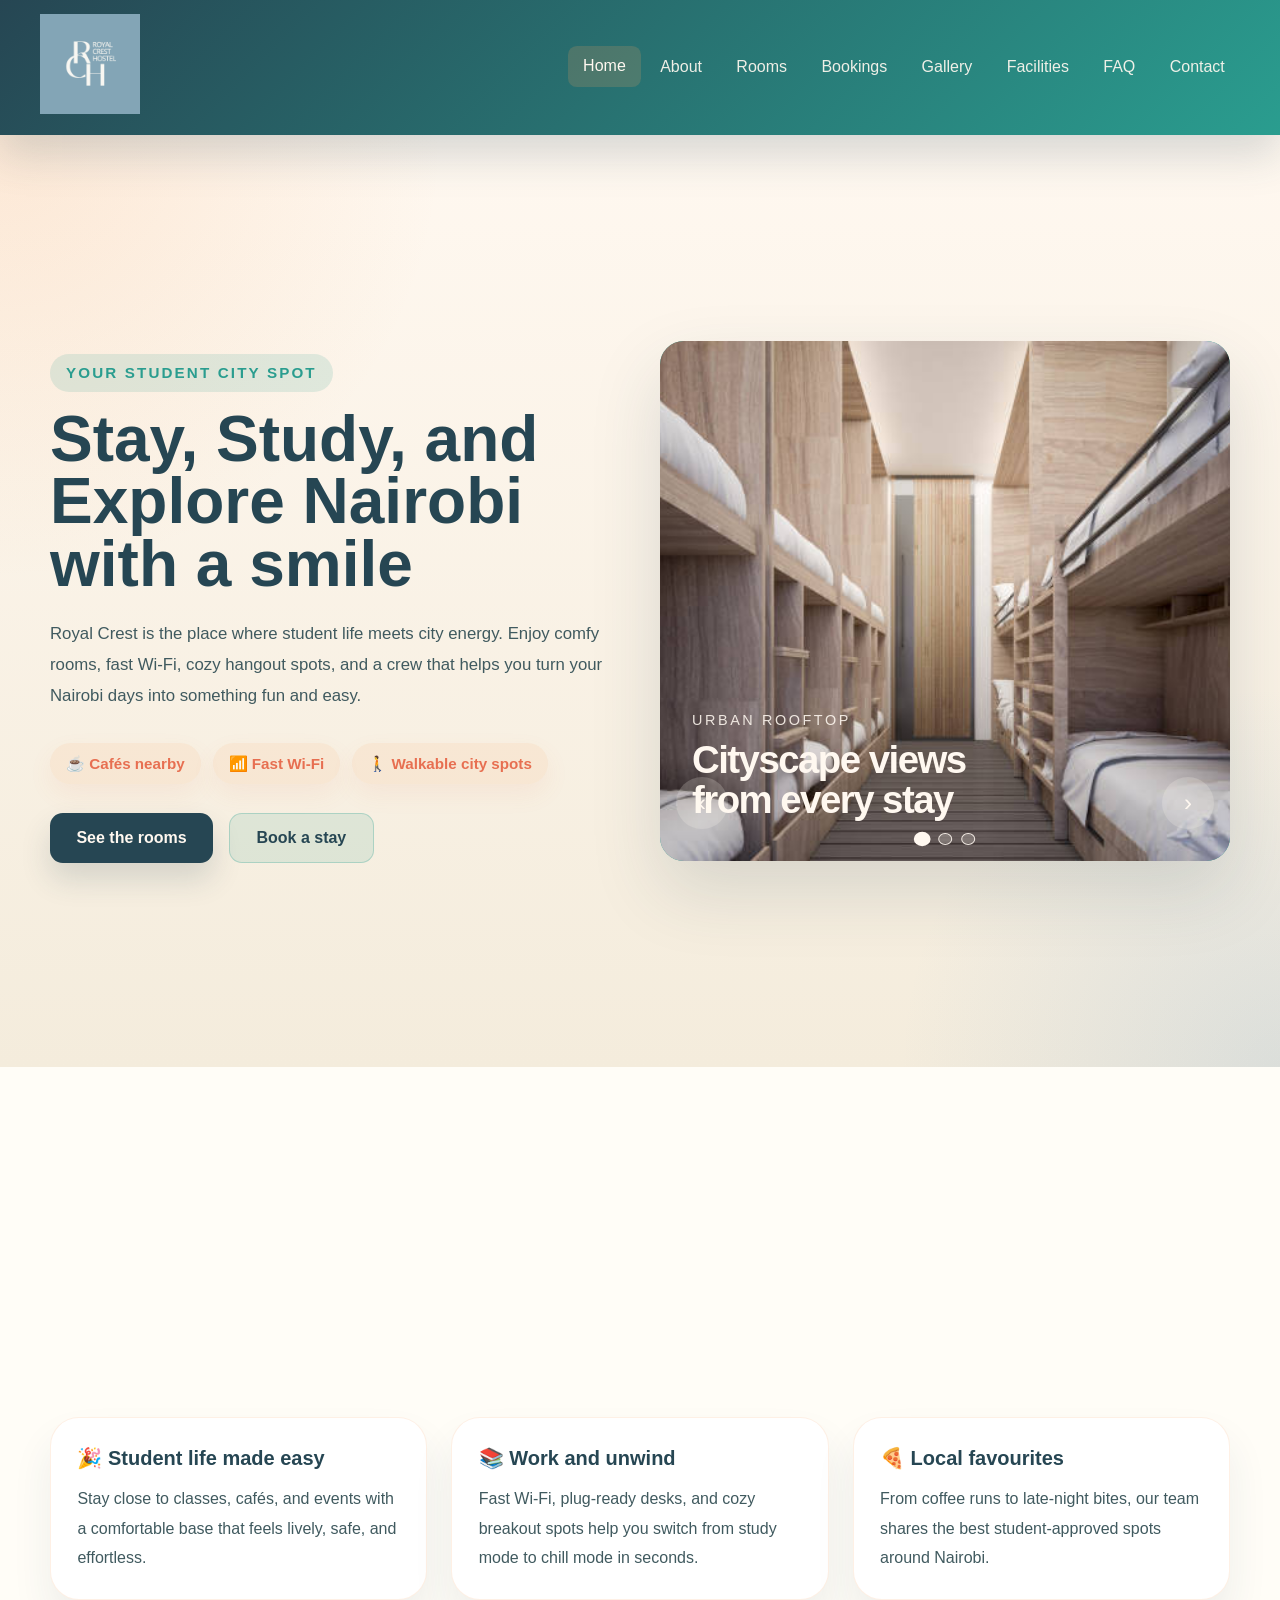
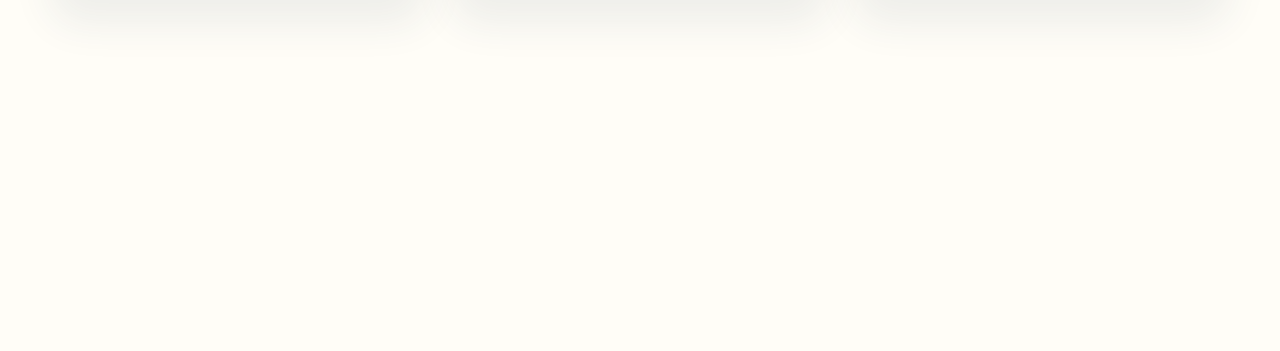
==== index.html @ cb3f3717 "booking 1   commit" ====
<!DOCTYPE html>
<html lang="en">
<head>
    <meta charset="UTF-8">
    <meta name="viewport" content="width=device-width, initial-scale=1.0">
    <title>Royal Crest Hostel | Fun Nairobi Stays</title>
    <link rel="stylesheet" href="styles.css">
</head>
<body>
    <nav class="navbar navbar-expand-lg bg-body-tertiary">
  <div class="container-fluid">
    <a class="navbar-brand" href="#"> <img src="Images/logo.png" alt="logo" width="100" height="100"></a>
    <button class="navbar-toggler" type="button" data-bs-toggle="collapse" data-bs-target="#navbarScroll" aria-controls="navbarScroll" aria-expanded="false" aria-label="Toggle navigation">
      <span class="navbar-toggler-icon"></span>
    </button>
    <div class="collapse navbar-collapse" id="navbarScroll">
      <ul class="navbar-nav me-auto my-2 my-lg-0 navbar-nav-scroll" style="--bs-scroll-height: 100px;">
        <li class="nav-item">
          <a class="nav-link active" aria-current="page" href="#">Home</a>
        </li>
        <li class="nav-item">
          <a class="nav-link" href="about.html">About</a>
        </li>
        <li class="nav-item">
          <a class="nav-link" href="rooms.html">Rooms</a>
        </li>
        <li class="nav-item">
          <a class="nav-link" href="bookings.html">Bookings</a>
        </li>
        <li class="nav-item">
          <a class="nav-link" href="#gallery">Gallery</a>
        </li>
        <li class="nav-item">
          <a class="nav-link" href="facilities.html">Facilities</a>
        </li>
        <li class="nav-item">
          <a class="nav-link" href="#faq">FAQ</a>
        </li>
        <li class="nav-item">
          <a class="nav-link" href="contact.html">Contact</a>
        </li>
      </ul>
    </div>
  </div>
</nav>

<section id="hero" class="hero fun-hero">
  <div class="hero-inner">
    <div class="hero-content">
      <p class="hero-tag">Your Student City Spot</p>
      <h1 class="hero-title">Stay, Study, and Explore Nairobi with a smile</h1>
      <p class="hero-text">Royal Crest is the place where student life meets city energy. Enjoy comfy rooms, fast Wi-Fi, cozy hangout spots, and a crew that helps you turn your Nairobi days into something fun and easy.</p>
      <div class="hero-quickstats">
        <span class="stat-pill">☕ Cafés nearby</span>
        <span class="stat-pill">📶 Fast Wi-Fi</span>
        <span class="stat-pill">🚶 Walkable city spots</span>
      </div>
      <div class="hero-actions">
        <a class="hero-btn primary" href="rooms.html">See the rooms</a>
        <a class="hero-btn secondary" href="#contact">Book a stay</a>
      </div>
    </div>

    <div class="hero-carousel" aria-label="Featured stays carousel">
      <div class="carousel-slides">
        <div class="carousel-slide active slide-1">
          <img class="carousel-image" src="Images/istockphoto-1000073424-612x612.jpg" alt="Urban rooftop stay">
          <div class="slide-copy">
            <span>Urban Rooftop</span>
            <h2>Cityscape views from every stay</h2>
          </div>
        </div>
        <div class="carousel-slide slide-2">
          <img class="carousel-image" src="Images/istockphoto-1770596613-612x612.jpg" alt="Modern guest room">
          <div class="slide-copy">
            <span>Modern Rooms</span>
            <h2>Designed for comfort and calm</h2>
          </div>
        </div>
        <div class="carousel-slide slide-3">
          <img class="carousel-image" src="Images/istockphoto-1459288009-612x612.jpg" alt="Relaxing lounge area">
          <div class="slide-copy">
            <span>Relaxing Lounge</span>
            <h2>Your Nairobi escape begins here</h2>
          </div>
        </div>
      </div>

      <div class="carousel-controls">
        <button class="carousel-control prev" type="button" aria-label="Previous slide">‹</button>
        <button class="carousel-control next" type="button" aria-label="Next slide">›</button>
      </div>

      <div class="carousel-indicators">
        <button class="indicator active" data-slide="0" aria-label="Slide 1"></button>
        <button class="indicator" data-slide="1" aria-label="Slide 2"></button>
        <button class="indicator" data-slide="2" aria-label="Slide 3"></button>
      </div>
    </div>
  </div>
</section>

<section class="hero" style="padding: 2.5rem 1.5rem; background: #fffdf7;">
  <div class="hero-inner" style="grid-template-columns: repeat(3, minmax(0, 1fr)); gap: 1.5rem;">
    <div class="fun-card">
      <h3>🎉 Student life made easy</h3>
      <p>Stay close to classes, cafés, and events with a comfortable base that feels lively, safe, and effortless.</p>
    </div>
    <div class="fun-card">
      <h3>📚 Work and unwind</h3>
      <p>Fast Wi-Fi, plug-ready desks, and cozy breakout spots help you switch from study mode to chill mode in seconds.</p>
    </div>
    <div class="fun-card">
      <h3>🍕 Local favourites</h3>
      <p>From coffee runs to late-night bites, our team shares the best student-approved spots around Nairobi.</p>
    </div>
  </div>
</section>

<script>
  const slides = document.querySelectorAll('.carousel-slide');
  const indicators = document.querySelectorAll('.indicator');
  const prevButton = document.querySelector('.carousel-control.prev');
  const nextButton = document.querySelector('.carousel-control.next');
  let currentSlide = 0;
  let carouselTimer;

  function updateCarousel(index) {
    currentSlide = (index + slides.length) % slides.length;
    slides.forEach((slide, idx) => {
      slide.classList.toggle('active', idx === currentSlide);
    });
    indicators.forEach((dot, idx) => {
      dot.classList.toggle('active', idx === currentSlide);
    });
  }

  function nextSlide() {
    updateCarousel(currentSlide + 1);
  }

  function prevSlide() {
    updateCarousel(currentSlide - 1);
  }

  function startCarousel() {
    carouselTimer = setInterval(nextSlide, 5200);
  }

  function stopCarousel() {
    clearInterval(carouselTimer);
  }

  nextButton.addEventListener('click', () => {
    stopCarousel();
    nextSlide();
    startCarousel();
  });

  prevButton.addEventListener('click', () => {
    stopCarousel();
    prevSlide();
    startCarousel();
  });

  indicators.forEach((button, index) => {
    button.addEventListener('click', () => {
      stopCarousel();
      updateCarousel(index);
      startCarousel();
    });
  });

  document.querySelector('.hero-carousel').addEventListener('mouseenter', stopCarousel);
  document.querySelector('.hero-carousel').addEventListener('mouseleave', startCarousel);

  startCarousel();
</script>

</body>
</html>
---- styles.css ----
﻿body {
  margin: 0;
  font-family: "Segoe UI", Tahoma, Geneva, Verdana, sans-serif;
  background-color: #FFF8F0;
  color: #264653;
}

.navbar {
  background: linear-gradient(135deg, #264653 0%, #2A9D8F 100%);
  color: #FFF8F0;
  padding: 0.9rem 1.2rem;
  position: sticky;
  top: 0;
  z-index: 1000;
  box-shadow: 0 20px 40px rgba(38, 70, 83, 0.18);
}

.navbar .container-fluid {
  display: flex;
  align-items: center;
  justify-content: space-between;
  flex-wrap: wrap;
  max-width: 1200px;
  margin: 0 auto;
}

.navbar-brand {
  font-size: 1.45rem;
  font-weight: 800;
  letter-spacing: 0.04em;
  color: #FFF8F0;
  text-decoration: none;
}

.navbar-nav {
  display: flex;
  flex-wrap: wrap;
  gap: 0.25rem;
  list-style: none;
  margin: 0;
  padding: 0;
}

.nav-link {
  color: rgba(255, 248, 240, 0.92);
  text-decoration: none;
  padding: 0.7rem 0.95rem;
  border-radius: 0.55rem;
  transition: transform 0.18s ease, background-color 0.22s ease, color 0.22s ease;
  display: inline-block;
}

.nav-link:hover,
.nav-link.active {
  background-color: rgba(244, 162, 97, 0.18);
  color: #FFF8F0;
  transform: translateY(-1px);
}

.navbar-toggler {
  display: none;
  border: none;
  background: transparent;
  cursor: pointer;
  padding: 0.45rem;
}

.navbar-toggler-icon {
  position: relative;
  display: block;
  width: 24px;
  height: 2px;
  background: #FFF8F0;
}

.navbar-toggler-icon::before,
.navbar-toggler-icon::after {
  content: "";
  position: absolute;
  left: 0;
  width: 24px;
  height: 2px;
  background: #FFF8F0;
}

.navbar-toggler-icon::before {
  top: -7px;
}

.navbar-toggler-icon::after {
  top: 7px;
}

@media (max-width: 900px) {
  .navbar .container-fluid {
    justify-content: space-between;
  }
  .navbar-toggler {
    display: inline-flex;
  }
  .navbar-collapse {
    width: 100%;
    margin-top: 0.9rem;
  }
  .navbar-nav {
    flex-direction: column;
    width: 100%;
    background: rgba(255, 248, 240, 0.12);
    border: 1px solid rgba(38, 70, 83, 0.12);
    padding: 0.8rem;
    border-radius: 1rem;
  }
  .nav-link {
    width: 100%;
    padding: 0.85rem 1rem;
  }
}

.hero {
  padding: 4rem 1.5rem;
  min-height: calc(100vh - 96px);
  display: flex;
  align-items: center;
  background: radial-gradient(circle at top left, rgba(244, 162, 97, 0.15), transparent 36%), linear-gradient(180deg, #FFF8F0 0%, #e8dfd7 100%);
}

.hero-content {
  max-width: 560px;
}

.hero-inner {
  display: grid;
  grid-template-columns: 1fr 1fr;
  gap: 2.5rem;
  align-items: center;
  width: min(1180px, 100%);
  margin: 0 auto;
}

.hero.fun-hero {
  background: radial-gradient(circle at top left, rgba(244, 162, 97, 0.18), transparent 28%), radial-gradient(circle at bottom right, rgba(106, 159, 210, 0.18), transparent 24%), linear-gradient(180deg, #fff8f0 0%, #f4ecdc 100%);
}

.hero-quickstats {
  display: flex;
  flex-wrap: wrap;
  gap: 0.75rem;
  margin: 1.3rem 0 1.8rem;
}

.stat-pill {
  background: rgba(244, 162, 97, 0.12);
  color: #e76f51;
  border-radius: 999px;
  padding: 0.7rem 1rem;
  font-weight: 700;
  font-size: 0.95rem;
  box-shadow: 0 10px 24px rgba(227, 111, 81, 0.08);
}

.fun-grid {
  display: grid;
  grid-template-columns: repeat(3, minmax(0, 1fr));
  gap: 1.25rem;
}

.fun-card {
  background: #ffffff;
  border-radius: 1.8rem;
  padding: 1.65rem;
  border: 1px solid rgba(244, 162, 97, 0.16);
  box-shadow: 0 24px 40px rgba(38, 70, 83, 0.08);
  transition: transform 0.25s ease, box-shadow 0.25s ease;
}

.fun-card:hover {
  transform: translateY(-6px);
  box-shadow: 0 30px 50px rgba(38, 70, 83, 0.12);
}

.fun-card h3 {
  margin: 0 0 0.85rem;
  font-size: 1.25rem;
  line-height: 1.3;
}

.fun-card p {
  margin: 0;
  color: #405a5f;
  line-height: 1.85;
}

.hero-carousel {
  position: relative;
  min-height: 520px;
  border-radius: 1.5rem;
  overflow: hidden;
  box-shadow: 0 30px 70px rgba(38, 70, 83, 0.15);
  background: #2A9D8F;
}

.carousel-slides {
  position: relative;
  width: 100%;
  height: 100%;
  min-height: 520px;
}

.carousel-slide {
  position: absolute;
  top: 0;
  left: 0;
  width: 100%;
  height: 100%;
  opacity: 0;
  transform: scale(0.97);
  transition: opacity 0.6s ease, transform 0.6s ease;
  overflow: hidden;
}

.carousel-slide.active {
  opacity: 1;
  transform: scale(1);
  z-index: 1;
}

.carousel-slide img.carousel-image {
  width: 100%;
  height: 100%;
  object-fit: cover;
  object-position: center;
  display: block;
}

.carousel-slide.slide-1 {
  background: linear-gradient(180deg, rgba(38, 70, 83, 0.45), rgba(42, 157, 143, 0.35));
}

.carousel-slide.slide-2 {
  background: linear-gradient(180deg, rgba(42, 157, 143, 0.9), rgba(38, 70, 83, 0.65)), radial-gradient(circle at bottom left, rgba(255, 248, 240, 0.22), transparent 28%), radial-gradient(circle at top right, rgba(244, 162, 97, 0.18), transparent 34%);
}

.carousel-slide.slide-3 {
  background: linear-gradient(180deg, rgba(38, 70, 83, 0.9), rgba(36, 70, 83, 0.55)), radial-gradient(circle at top left, rgba(244, 162, 97, 0.35), transparent 28%), radial-gradient(circle at bottom right, rgba(255, 248, 240, 0.18), transparent 30%);
}

.slide-copy {
  position: absolute;
  bottom: 2.5rem;
  left: 2rem;
  color: #FFF8F0;
  max-width: 18rem;
  z-index: 1;
}

.slide-copy span {
  display: inline-block;
  font-size: 0.9rem;
  text-transform: uppercase;
  letter-spacing: 0.18em;
  margin-bottom: 0.75rem;
  color: rgba(255, 248, 240, 0.88);
}

.slide-copy h2 {
  margin: 0;
  font-size: clamp(2rem, 3vw, 2.75rem);
  line-height: 1.05;
  letter-spacing: -0.04em;
}

.carousel-controls {
  position: absolute;
  inset: auto 1rem 2rem;
  display: flex;
  justify-content: space-between;
  width: calc(100% - 2rem);
  z-index: 2;
}

.carousel-control {
  width: 52px;
  height: 52px;
  border-radius: 50%;
  border: none;
  background: rgba(255, 248, 240, 0.2);
  color: #FFF8F0;
  font-size: 1.5rem;
  cursor: pointer;
  transition: background-color 0.22s ease, transform 0.22s ease;
  display: grid;
  place-items: center;
}

.carousel-control:hover {
  background: rgba(255, 248, 240, 0.35);
  transform: translateY(-1px);
}

.carousel-indicators {
  position: absolute;
  bottom: 1rem;
  left: 50%;
  transform: translateX(-50%);
  display: flex;
  gap: 0.55rem;
  z-index: 2;
}

.indicator {
  width: 12px;
  height: 12px;
  border-radius: 50%;
  border: 1px solid rgba(255, 248, 240, 0.9);
  background: rgba(255, 248, 240, 0.2);
  cursor: pointer;
  transition: transform 0.2s ease, background-color 0.2s ease;
}

.indicator.active {
  background: #FFF8F0;
  transform: scale(1.2);
}

.hero-tag {
  display: inline-block;
  margin-bottom: 1rem;
  font-size: 0.95rem;
  font-weight: 700;
  letter-spacing: 0.14em;
  text-transform: uppercase;
  color: #2A9D8F;
  background: rgba(42, 157, 143, 0.14);
  padding: 0.65rem 1rem;
  border-radius: 999px;
}

.hero-title {
  margin: 0;
  font-size: clamp(2.75rem, 5vw, 4.5rem);
  line-height: 0.98;
  color: #264653;
}

.hero-text {
  margin: 1.4rem 0 2rem;
  max-width: 44rem;
  color: #405a5f;
  font-size: 1.05rem;
  line-height: 1.85;
}

.hero-actions {
  display: flex;
  gap: 1rem;
  flex-wrap: wrap;
}

.hero-btn {
  display: inline-flex;
  align-items: center;
  justify-content: center;
  padding: 0.95rem 1.65rem;
  border-radius: 0.8rem;
  font-weight: 700;
  text-decoration: none;
  transition: transform 0.22s ease, box-shadow 0.22s ease, background-color 0.22s ease;
}

.feature-grid {
  display: grid;
  grid-template-columns: repeat(3, minmax(0, 1fr));
  gap: 1.25rem;
}

.feature-card {
  background: #ffffff;
  border: 1px solid rgba(42, 157, 143, 0.16);
  border-radius: 1.5rem;
  padding: 1.75rem;
  box-shadow: 0 24px 40px rgba(38, 70, 83, 0.1);
}

.feature-card span {
  display: inline-block;
  margin-bottom: 0.85rem;
  font-size: 0.85rem;
  font-weight: 700;
  letter-spacing: 0.12em;
  text-transform: uppercase;
  color: #2A9D8F;
}

.feature-card h3 {
  margin: 0 0 0.8rem;
  color: #264653;
  font-size: 1.2rem;
  line-height: 1.3;
}

.feature-card p {
  margin: 0;
  color: #405a5f;
  line-height: 1.8;
}

.hero-btn.primary {
  background: #264653;
  color: #FFF8F0;
  box-shadow: 0 16px 30px rgba(38, 70, 83, 0.16);
}

.hero-btn.secondary {
  background: rgba(42, 157, 143, 0.12);
  color: #264653;
  border: 1px solid rgba(42, 157, 143, 0.28);
}

.hero-btn:hover {
  transform: translateY(-2px);
}

@media (max-width: 680px) {
  .hero {
    padding: 3rem 1rem;
  }
  .hero-actions {
    flex-direction: column;
    align-items: stretch;
  }
  .hero-btn {
    width: 100%;
  }
}

.contact-section {
  padding: 4rem 1.5rem;
  background: radial-gradient(circle at top left, rgba(244, 162, 97, 0.12), transparent 34%), linear-gradient(180deg, #fff8f0 0%, #f7eee6 100%);
}

.contact-grid {
  display: grid;
  grid-template-columns: 1.2fr 0.85fr;
  gap: 2rem;
  max-width: 1180px;
  margin: 0 auto;
  align-items: start;
}

.contact-card,
.contact-info-panel {
  background: #ffffff;
  border-radius: 1.5rem;
  padding: 2rem;
  box-shadow: 0 28px 60px rgba(38, 70, 83, 0.12);
}

.contact-card h2,
.contact-info-panel h3 {
  margin-top: 0;
  color: #264653;
}

.contact-intro {
  margin: 0.75rem 0 1.75rem;
  color: #405a5f;
  line-height: 1.9;
}

.contact-form {
  display: grid;
  gap: 1.25rem;
}

.contact-form label {
  display: grid;
  gap: 0.55rem;
  color: #264653;
  font-weight: 600;
  font-size: 0.98rem;
}

.contact-form input,
.contact-form textarea,
.contact-form select {
  width: 100%;
  border: 1px solid rgba(38, 70, 83, 0.18);
  border-radius: 1rem;
  padding: 1rem 1.1rem;
  background: #fff8f0;
  color: #264653;
  font: inherit;
  transition: border-color 0.2s ease, box-shadow 0.2s ease;
}

.contact-form input:focus,
.contact-form textarea:focus,
.contact-form select:focus {
  outline: none;
  border-color: #2a9d8f;
  box-shadow: 0 0 0 4px rgba(42, 157, 143, 0.14);
}

.contact-form textarea {
  min-height: 190px;
  resize: vertical;
}

.form-row {
  display: grid;
  grid-template-columns: repeat(2, minmax(0, 1fr));
  gap: 1rem;
}

.contact-checklist {
  display: flex;
  flex-direction: column;
  gap: 0.85rem;
  color: #405a5f;
  font-size: 0.95rem;
}

.contact-checklist label {
  align-items: center;
  display: inline-flex;
  gap: 0.75rem;
  font-weight: 500;
}

.contact-checklist input {
  width: auto;
  min-width: 1.05rem;
  height: 1.05rem;
  accent-color: #2a9d8f;
}

.contact-info-panel {
  display: grid;
  gap: 1.2rem;
}

.info-card {
  background: rgba(42, 157, 143, 0.08);
  border-radius: 1.15rem;
  padding: 1.5rem;
}

.info-card h3 {
  margin-bottom: 0.75rem;
  font-size: 1.05rem;
}

.info-card p {
  margin: 0;
  color: #405a5f;
  line-height: 1.85;
}

.contact-meta {
  display: grid;
  gap: 1rem;
  padding: 1.5rem;
  border-radius: 1.25rem;
  background: linear-gradient(180deg, rgba(42, 157, 143, 0.08), rgba(255, 248, 240, 0.9));
}

.contact-meta strong {
  display: block;
  margin-bottom: 0.35rem;
  color: #264653;
}

.contact-meta p {
  margin: 0;
  color: #405a5f;
  line-height: 1.8;
}

@media (max-width: 980px) {
  .contact-grid {
    grid-template-columns: 1fr;
  }
  .feature-grid,
  .fun-grid {
    grid-template-columns: 1fr;
  }
}

@media (max-width: 680px) {
  .contact-card,
  .contact-info-panel {
    padding: 1.5rem;
  }
  .form-row {
    grid-template-columns: 1fr;
  }
}
.rooms-page{
    width:90%;
    margin:auto;
    padding:70px 0;
}

.rooms-header{

    display:flex;
    justify-content:space-between;
    align-items:center;
    margin-bottom:60px;
}

.rooms-header img{

    width:420px;
}

.rooms-header span{

    background:#d8dfd1;
    color:#1e8d8d;
    padding:10px 22px;
    border-radius:30px;
    font-weight:600;
}

.rooms-header h1{

    font-size:55px;
    color:#214051;
    margin:25px 0;
}

.rooms-header p{

    color:#5d6772;
    width:500px;
    line-height:1.8;
}

.filter-bar{

    display:flex;
    gap:20px;
    margin-bottom:40px;
}

.filter-bar select{

    padding:14px 18px;
    border:none;
    background:#fff;
    border-radius:12px;
    box-shadow:0 4px 12px rgba(0,0,0,.08);
}

.room-card{

    display:flex;
    align-items:center;

    background:white;

    border-radius:18px;

    overflow:hidden;

    margin-bottom:25px;

    box-shadow:0 6px 20px rgba(0,0,0,.08);

}

.room-card img{

    width:320px;
    height:220px;
    object-fit:cover;
}

.room-info{

    flex:1;
    padding:35px;
}

.availability-badge {
    display: inline-block;
    font-size: 0.85rem;
    font-weight: 700;
    padding: 0.5rem 0.85rem;
    border-radius: 8px;
    margin-bottom: 0.9rem;
}

.availability-badge.available {
    background: rgba(76, 175, 80, 0.15);
    color: #2e7d32;
}

.availability-badge.limited {
    background: rgba(255, 193, 7, 0.15);
    color: #f57f17;
}

.availability-badge.unavailable {
    background: rgba(244, 67, 54, 0.15);
    color: #c62828;
}

.room-info h2{

    color:#214051;
    margin-bottom:15px;
}

.room-info p{

    color:#666;
    line-height:1.7;
}

.room-card button{
    border:none;
    background: #2A9D8F;
    color:#fff;
    padding: 0.85rem 1.35rem;
    border-radius: 14px;
    font-weight: 700;
    cursor: pointer;
    transition: transform 0.22s ease, box-shadow 0.22s ease;
}

.room-card button:hover{
    transform: translateY(-2px);
    box-shadow: 0 18px 30px rgba(42, 157, 143, 0.2);
}

.features{
    display: flex;
    flex-wrap: wrap;
    gap: 0.85rem;
    margin-top: 1.2rem;
}

.features span{
    display: inline-flex;
    align-items: center;
    gap: 0.45rem;
    background: rgba(42, 157, 143, 0.12);
    color: #2A9D8F;
    padding: 0.55rem 0.95rem;
    border-radius: 999px;
    font-weight: 600;
    font-size: 0.95rem;
}

@media (max-width: 980px) {
  .rooms-page {
    width: 100%;
    padding: 50px 1rem;
  }

  .rooms-header {
    flex-direction: column;
    gap: 2rem;
  }

  .rooms-header img {
    width: 100%;
    max-width: 540px;
  }

  .filter-bar {
    flex-direction: column;
  }

  .room-card {
    flex-direction: column;
  }

  .room-card img {
    width: 100%;
    height: 260px;
  }
}

@media (max-width: 680px) {
  .hero {
    padding: 2rem 1rem;
  }

  .hero-content {
    text-align: center;
  }

  .hero-actions {
    flex-direction: column;
    align-items: stretch;
  }

  .hero-btn {
    width: 100%;
  }
}

.features{

    display:flex;
    gap:20px;
    margin-top:20px;
    flex-wrap:wrap;
}

.features span{

    color:#2b8b8b;
    font-weight:600;
}

.price{

    padding:35px;
    text-align:center;
}

.price h2{

    color:#0e7d7d;
    margin-bottom:10px;
}

.price button{

    margin-top:20px;

    background:#1d7e7c;

    color:white;

    border:none;

    padding:14px 28px;

    border-radius:10px;

    cursor:pointer;

    transition:.3s;
}

.price button:hover{

    background:#155d5b;
}

.view-details-btn {
    margin-top: 20px;
    background: #2A9D8F;
    color: white;
    border: none;
    padding: 14px 28px;
    border-radius: 10px;
    cursor: pointer;
    font: inherit;
    font-weight: 700;
    transition: transform 0.22s ease, box-shadow 0.22s ease, background-color 0.22s ease;
}

.view-details-btn:hover {
    transform: translateY(-2px);
    box-shadow: 0 16px 30px rgba(42, 157, 143, 0.2);
    background: #21867a;
}

.view-details-btn:disabled {
    cursor: not-allowed;
    opacity: 0.6;
}

.modal-overlay {
    position: fixed;
    inset: 0;
    background: rgba(12, 24, 28, 0.62);
    display: flex;
    align-items: center;
    justify-content: center;
    padding: 1.25rem;
    opacity: 0;
    pointer-events: none;
    transition: opacity 0.2s ease;
    z-index: 2000;
}

.modal-overlay.active {
    opacity: 1;
    pointer-events: auto;
}

.modal-dialog {
    position: relative;
    width: min(520px, 100%);
    background: #fff;
    border-radius: 1.1rem;
    padding: 1.6rem;
    box-shadow: 0 24px 55px rgba(18, 32, 38, 0.2);
}

.modal-close {
    position: absolute;
    top: 0.85rem;
    right: 0.85rem;
    border: none;
    background: transparent;
    font-size: 1.5rem;
    color: #264653;
    cursor: pointer;
}

.modal-dialog h3 {
    margin: 0 0 0.45rem;
    color: #264653;
}

.modal-price {
    color: #2A9D8F;
    font-weight: 700;
    margin: 0 0 0.85rem;
}

.modal-description,
.modal-payment p {
    color: #405a5f;
    line-height: 1.8;
    margin: 0 0 0.9rem;
}

.modal-payment {
    background: rgba(42, 157, 143, 0.08);
    border-radius: 0.9rem;
    padding: 0.95rem 1rem;
    margin: 1rem 0 1.2rem;
}

.modal-payment strong {
    display: block;
    margin-bottom: 0.35rem;
    color: #264653;
}

.modal-actions {
    display: flex;
    gap: 0.8rem;
    justify-content: flex-end;
    flex-wrap: wrap;
}

.modal-actions .hero-btn {
    padding: 0.8rem 1.2rem;
}

body.modal-open {
    overflow: hidden;
}

.facilities-grid {
    display: grid;
    grid-template-columns: repeat(2, minmax(0, 1fr));
    gap: 2rem;
    width: 90%;
    max-width: 1200px;
    margin: 4rem auto;
    padding: 0 1.5rem;
}

.facility-card {
    background: #fff;
    border-radius: 1.5rem;
    overflow: hidden;
    box-shadow: 0 24px 45px rgba(38, 70, 83, 0.1);
    transition: transform 0.25s ease, box-shadow 0.25s ease;
}

.facility-card:hover {
    transform: translateY(-8px);
    box-shadow: 0 30px 55px rgba(38, 70, 83, 0.15);
}

.facility-card img {
    width: 100%;
    height: 240px;
    object-fit: cover;
    display: block;
}

.facility-card h3 {
    margin: 1.2rem 1.5rem 0.5rem;
    color: #264653;
    font-size: 1.35rem;
}

.facility-card p {
    margin: 0.5rem 1.5rem 1rem;
    color: #405a5f;
    line-height: 1.8;
}

.facility-points {
    margin: 0 1.5rem 1.5rem;
    padding-left: 1.2rem;
    list-style: none;
    color: #405a5f;
}

.facility-points li {
    position: relative;
    padding-left: 1.2rem;
    margin-bottom: 0.6rem;
    line-height: 1.6;
}

.facility-points li:before {
    content: "✓";
    position: absolute;
    left: 0;
    color: #2A9D8F;
    font-weight: 700;
}

@media (max-width: 1000px) {
    .facilities-grid {
        grid-template-columns: 1fr;
    }
}

@media (max-width: 680px) {
    .facilities-grid {
        width: 100%;
        margin: 2.5rem auto;
        gap: 1.5rem;
    }

    .facility-card img {
        height: 200px;
    }

    .facility-card h3 {
        font-size: 1.15rem;
    }
}

/* Bookings Page Styles */
.bookings-page {
    max-width: 1200px;
    margin: 0 auto;
    padding: 2rem 1.5rem;
}

.bookings-header {
    text-align: center;
    margin-bottom: 3rem;
    padding-bottom: 2rem;
    border-bottom: 2px solid #2A9D8F;
}

.bookings-header .header-text span {
    display: block;
    font-size: 0.95rem;
    color: #2A9D8F;
    font-weight: 700;
    letter-spacing: 0.15em;
    text-transform: uppercase;
    margin-bottom: 0.5rem;
}

.bookings-header h1 {
    font-size: 2.5rem;
    color: #264653;
    margin: 0.5rem 0;
    font-weight: 800;
}

.bookings-header p {
    color: #405a5f;
    font-size: 1.1rem;
    margin: 0.5rem 0 0 0;
}

.bookings-container {
    min-height: 400px;
    margin-bottom: 3rem;
}

.bookings-list {
    display: grid;
    grid-template-columns: repeat(auto-fill, minmax(320px, 1fr));
    gap: 2rem;
    margin-bottom: 2rem;
}

.booking-card {
    background: white;
    border-radius: 1rem;
    overflow: hidden;
    box-shadow: 0 8px 20px rgba(38, 70, 83, 0.12);
    transition: transform 0.3s ease, box-shadow 0.3s ease;
    position: relative;
}

.booking-card:hover {
    transform: translateY(-8px);
    box-shadow: 0 12px 30px rgba(38, 70, 83, 0.18);
}

.remove-booking {
    position: absolute;
    top: 1rem;
    right: 1rem;
    background: #f44336;
    color: white;
    border: none;
    border-radius: 50%;
    width: 2rem;
    height: 2rem;
    font-size: 1.5rem;
    cursor: pointer;
    display: flex;
    align-items: center;
    justify-content: center;
    z-index: 10;
    transition: background 0.3s ease, transform 0.2s ease;
}

.remove-booking:hover {
    background: #d32f2f;
    transform: scale(1.1);
}

.booking-image {
    width: 100%;
    height: 200px;
    overflow: hidden;
}

.booking-image img {
    width: 100%;
    height: 100%;
    object-fit: cover;
}

.booking-details {
    padding: 1.5rem;
}

.booking-details h3 {
    font-size: 1.5rem;
    color: #264653;
    margin: 0 0 0.5rem 0;
    font-weight: 700;
}

.booking-price {
    color: #2A9D8F;
    font-size: 1.25rem;
    font-weight: 700;
    margin: 0 0 1rem 0;
}

.booking-meta {
    display: flex;
    flex-direction: column;
    gap: 0.5rem;
    margin-bottom: 1rem;
    padding-bottom: 1rem;
    border-bottom: 1px solid #e0e0e0;
}

.booking-meta span {
    color: #405a5f;
    font-size: 0.95rem;
}

.booking-description {
    color: #405a5f;
    margin: 1rem 0;
    line-height: 1.6;
}

.booking-payment {
    color: #264653;
    font-size: 0.95rem;
    margin: 1rem 0 0 0;
    line-height: 1.6;
}

.empty-state {
    text-align: center;
    padding: 4rem 2rem;
    color: #405a5f;
}

.empty-state p {
    font-size: 1.1rem;
    margin: 0;
}

.empty-state a {
    color: #2A9D8F;
    text-decoration: none;
    font-weight: 700;
    transition: color 0.3s ease;
}

.empty-state a:hover {
    color: #264653;
}

.bookings-actions {
    display: flex;
    gap: 1rem;
    justify-content: center;
    flex-wrap: wrap;
}

@media (max-width: 980px) {
    .bookings-list {
        grid-template-columns: repeat(auto-fill, minmax(280px, 1fr));
        gap: 1.5rem;
    }

    .bookings-header h1 {
        font-size: 2rem;
    }
}

@media (max-width: 680px) {
    .bookings-page {
        padding: 1.5rem 1rem;
    }

    .bookings-list {
        grid-template-columns: 1fr;
        gap: 1rem;
    }

    .bookings-header h1 {
        font-size: 1.5rem;
    }

    .bookings-header p {
        font-size: 1rem;
    }

    .booking-meta {
        flex-direction: row;
        flex-wrap: wrap;
        gap: 1rem;
    }

    .booking-actions {
        flex-direction: column;
    }

    .booking-actions button {
        width: 100%;
    }
}
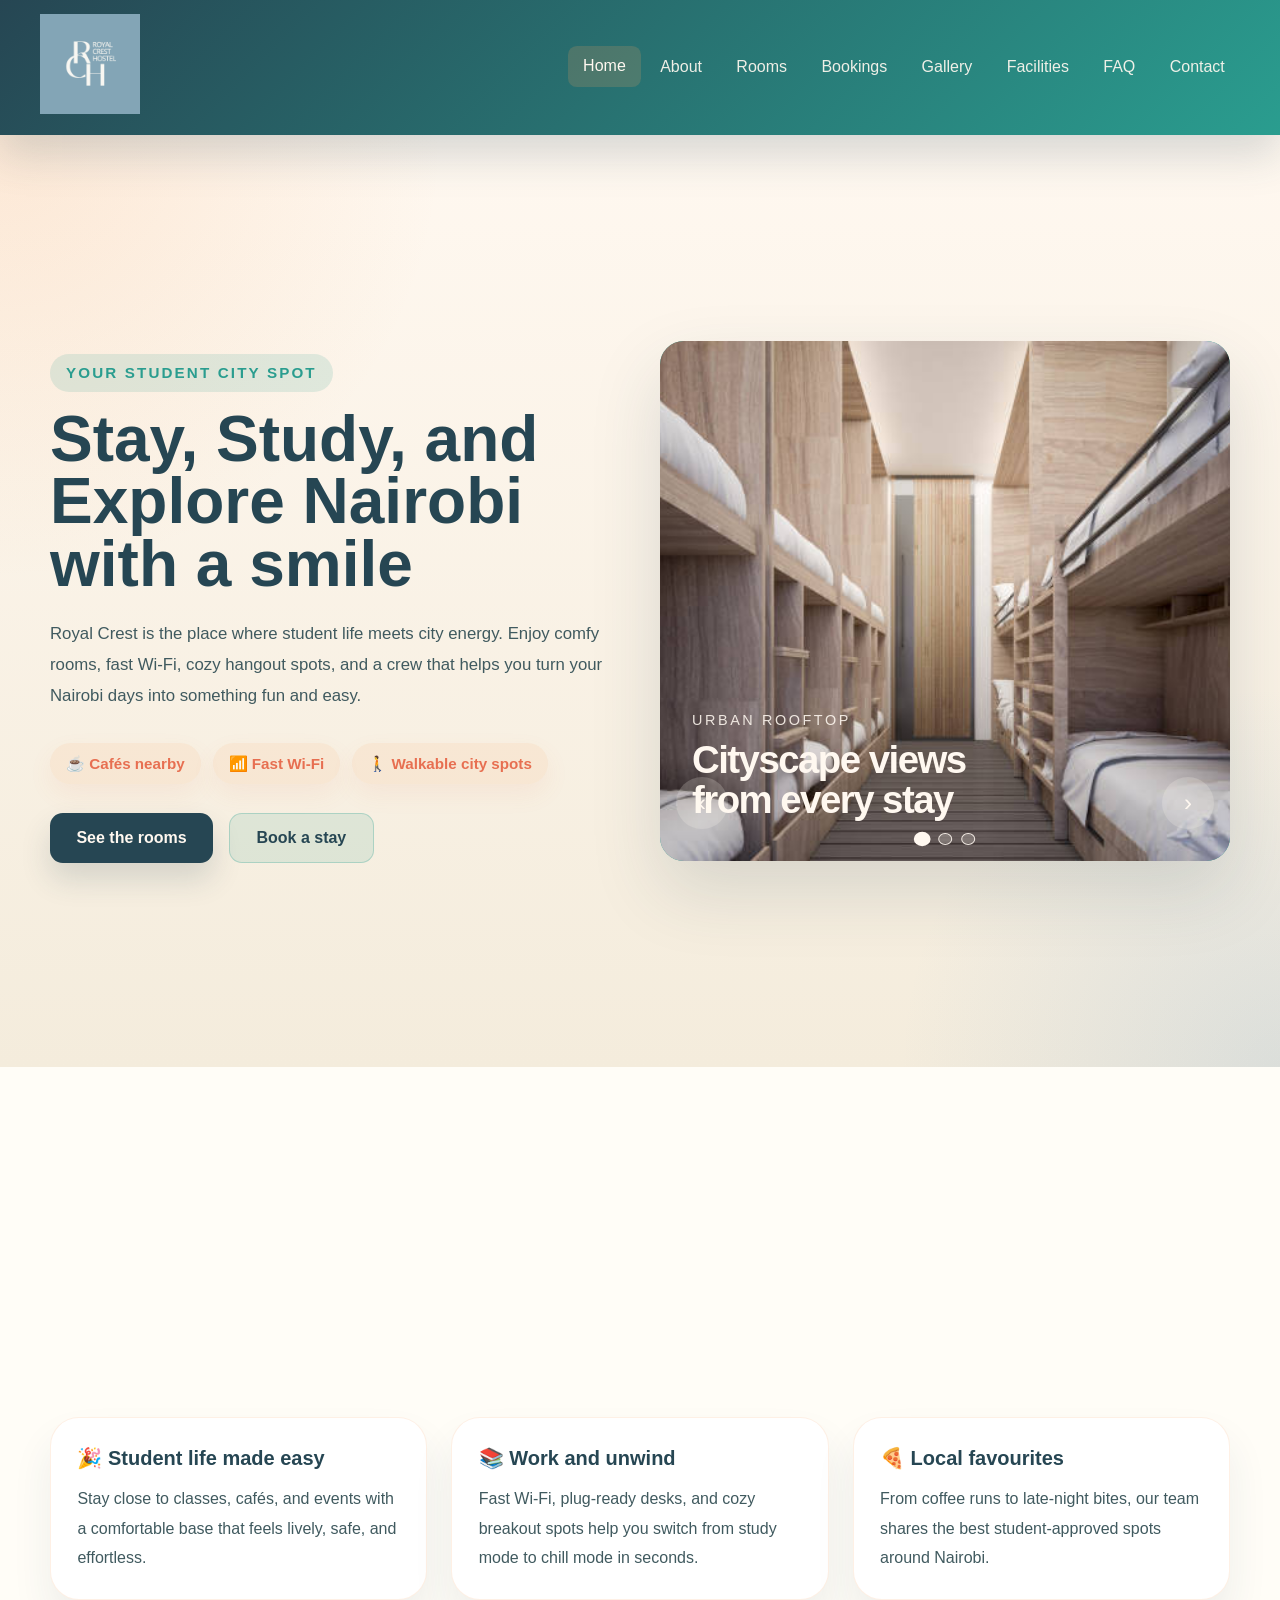
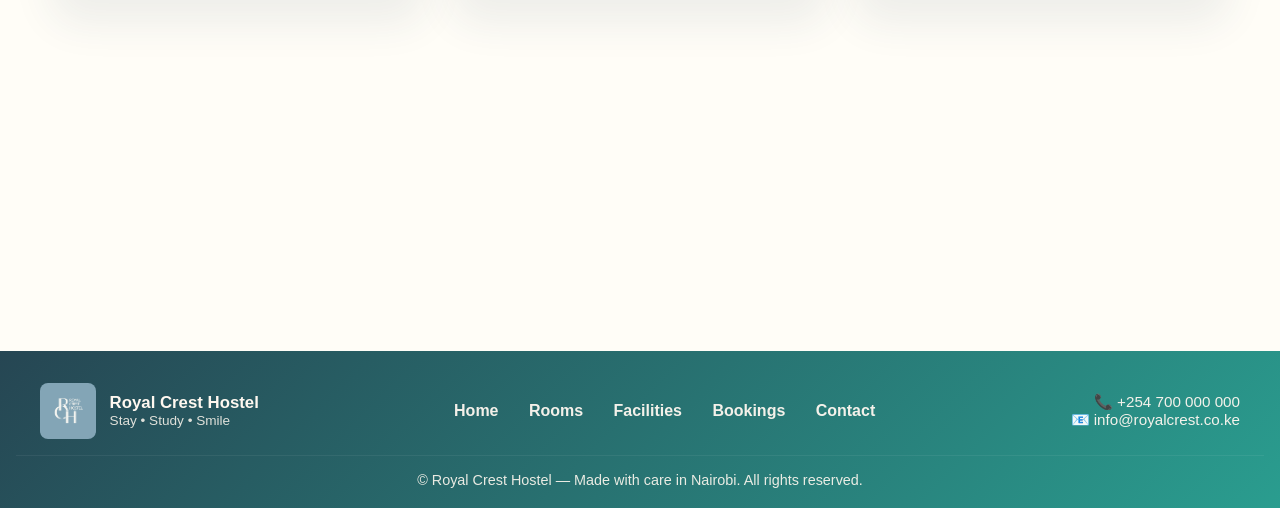
==== commit b209fe72: "footer added  commit" ====
--- a/index.html
+++ b/index.html
@@ -34,7 +34,7 @@
           <a class="nav-link" href="facilities.html">Facilities</a>
         </li>
         <li class="nav-item">
-          <a class="nav-link" href="#faq">FAQ</a>
+          <a class="nav-link" href="faq.html">FAQ</a>
         </li>
         <li class="nav-item">
           <a class="nav-link" href="contact.html">Contact</a>
@@ -177,5 +177,31 @@
   startCarousel();
 </script>
 
+<footer class="site-footer">
+  <div class="footer-inner">
+    <div class="footer-brand">
+      <img src="Images/logo.png" alt="Royal Crest logo">
+      <div class="brand-text">
+        <strong>Royal Crest Hostel</strong>
+        <small>Stay • Study • Smile</small>
+      </div>
+    </div>
+
+    <nav class="footer-nav" aria-label="Footer navigation">
+      <a href="index.html">Home</a>
+      <a href="rooms.html">Rooms</a>
+      <a href="facilities.html">Facilities</a>
+      <a href="bookings.html">Bookings</a>
+      <a href="contact.html">Contact</a>
+    </nav>
+
+    <div class="footer-contact">
+      <div>📞 +254 700 000 000</div>
+      <div>📧 info@royalcrest.co.ke</div>
+    </div>
+  </div>
+  <div class="footer-bottom">© Royal Crest Hostel — Made with care in Nairobi. All rights reserved.</div>
+</footer>
+
 </body>
 </html>
--- a/styles.css
+++ b/styles.css
@@ -754,6 +754,85 @@
     font-size: 0.95rem;
 }
 
+.premium-section {
+    margin-bottom: 4rem;
+    padding: 2rem;
+    background: linear-gradient(135deg, rgba(42, 157, 143, 0.08) 0%, rgba(244, 162, 97, 0.08) 100%);
+    border-radius: 1.5rem;
+    position: relative;
+}
+
+.premium-label {
+    text-align: center;
+    font-size: 1.1rem;
+    font-weight: 800;
+    color: #F4A261;
+    letter-spacing: 0.1em;
+    margin-bottom: 1.5rem;
+    text-shadow: 0 2px 4px rgba(0, 0, 0, 0.05);
+}
+
+.premium-room-card {
+    display: flex;
+    align-items: center;
+    background: linear-gradient(135deg, #ffffff 0%, #FFF8F0 100%);
+    border-radius: 1.2rem;
+    overflow: hidden;
+    box-shadow: 0 12px 40px rgba(42, 157, 143, 0.15), 0 0 0 2px rgba(244, 162, 97, 0.3);
+    margin-bottom: 0;
+    transition: transform 0.3s ease, box-shadow 0.3s ease;
+}
+
+.premium-room-card:hover {
+    transform: translateY(-4px);
+    box-shadow: 0 16px 50px rgba(42, 157, 143, 0.2), 0 0 0 2px rgba(244, 162, 97, 0.5);
+}
+
+.premium-room-card img {
+    width: 380px;
+    height: 280px;
+    object-fit: cover;
+}
+
+.premium-room-card .features span {
+    background: rgba(244, 162, 97, 0.15);
+    color: #F4A261;
+}
+
+.price {
+    text-align: center;
+}
+
+.price h2 {
+    color: #264653;
+    font-size: 1.8rem;
+    margin: 0 0 0.3rem 0;
+}
+
+.price small {
+    color: #2A9D8F;
+    font-weight: 600;
+}
+
+.price .view-details-btn {
+    margin-top: 1rem;
+    display: inline-block;
+}
+
+.standard-rooms-section {
+    margin-top: 3rem;
+}
+
+.section-title {
+    font-size: 1.8rem;
+    color: #264653;
+    margin-bottom: 2rem;
+    font-weight: 700;
+    text-align: center;
+    padding-bottom: 1rem;
+    border-bottom: 2px solid #e0e0e0;
+}
+
 @media (max-width: 980px) {
   .rooms-page {
     width: 100%;
@@ -781,6 +860,19 @@
   .room-card img {
     width: 100%;
     height: 260px;
+  }
+
+  .premium-room-card {
+    flex-direction: column;
+  }
+
+  .premium-room-card img {
+    width: 100%;
+    height: 260px;
+  }
+
+  .premium-section {
+    padding: 1.5rem;
   }
 }
 
@@ -1104,6 +1196,105 @@
     box-shadow: 0 8px 20px rgba(38, 70, 83, 0.12);
     transition: transform 0.3s ease, box-shadow 0.3s ease;
     position: relative;
+}
+
+/* FAQ Page Styles (accordion dropdowns) */
+.faq-page {
+  max-width: 920px;
+  margin: 2.5rem auto;
+  padding: 2rem 1rem;
+}
+
+.faq-header {
+  text-align: center;
+  margin-bottom: 1.75rem;
+}
+
+.faq-header .header-text span {
+  display: block;
+  color: #2A9D8F;
+  font-weight: 800;
+  letter-spacing: 0.12em;
+  margin-bottom: 0.5rem;
+}
+
+.faq-header h1 {
+  color: #264653;
+  font-size: 2rem;
+  margin: 0.25rem 0 0.5rem;
+}
+
+.faq-container {
+  display: grid;
+  gap: 0.8rem;
+}
+
+.faq-item {
+  background: #fff;
+  border-radius: 12px;
+  box-shadow: 0 12px 30px rgba(38,70,83,0.06);
+  overflow: hidden;
+}
+
+.faq-question {
+  width: 100%;
+  display: flex;
+  align-items: center;
+  justify-content: space-between;
+  padding: 1rem 1.2rem;
+  background: linear-gradient(180deg, rgba(42,157,143,0.04), transparent 60%);
+  border: none;
+  cursor: pointer;
+  font-weight: 700;
+  color: #214051;
+}
+
+.faq-question .faq-title {
+  text-align: left;
+}
+
+.faq-question .faq-icon {
+  display: inline-block;
+  width: 34px;
+  height: 34px;
+  border-radius: 50%;
+  background: rgba(38,70,83,0.06);
+  color: #264653;
+  font-weight: 800;
+  display: grid;
+  place-items: center;
+  transition: transform 0.22s ease, background 0.22s ease;
+}
+
+.faq-question[aria-expanded="true"] .faq-icon {
+  transform: rotate(45deg);
+  background: rgba(42,157,143,0.12);
+}
+
+.faq-answer {
+  max-height: 0;
+  overflow: hidden;
+  transition: max-height 0.32s ease, padding 0.28s ease;
+  padding: 0 1.2rem;
+  background: #fff;
+}
+
+.faq-answer p {
+  margin: 0.85rem 0 1.3rem;
+  color: #405a5f;
+  line-height: 1.7;
+}
+
+.faq-cta {
+  text-align: center;
+  margin-top: 2rem;
+}
+
+@media (max-width: 680px) {
+  .faq-page { padding: 1rem; }
+  .faq-header h1 { font-size: 1.5rem; }
+  .faq-question { padding: 0.8rem; }
+  .faq-answer { padding: 0 0.9rem; }
 }
 
 .booking-card:hover {
@@ -1130,6 +1321,87 @@
     transition: background 0.3s ease, transform 0.2s ease;
 }
 
+/* Site footer styles */
+.site-footer {
+  background: linear-gradient(135deg, #264653 0%, #2A9D8F 100%);
+  color: #FFF8F0;
+  padding: 2rem 1rem 1.25rem;
+}
+
+.footer-inner {
+  max-width: 1200px;
+  margin: 0 auto;
+  display: flex;
+  align-items: center;
+  justify-content: space-between;
+  gap: 1rem;
+  flex-wrap: wrap;
+}
+
+.footer-brand {
+  display: flex;
+  align-items: center;
+  gap: 0.85rem;
+}
+
+.footer-brand img {
+  height: 56px;
+  width: auto;
+  border-radius: 8px;
+}
+
+.footer-brand .brand-text strong {
+  display: block;
+  color: #FFF8F0;
+  font-size: 1.05rem;
+}
+
+.footer-brand .brand-text small {
+  display: block;
+  color: rgba(255,248,240,0.9);
+  font-size: 0.85rem;
+  opacity: 0.95;
+}
+
+.footer-nav {
+  display: flex;
+  gap: 0.9rem;
+  align-items: center;
+}
+
+.footer-nav a {
+  color: rgba(255,248,240,0.95);
+  text-decoration: none;
+  font-weight: 700;
+  padding: 0.25rem 0.5rem;
+  border-radius: 6px;
+}
+
+.footer-nav a:hover {
+  background: rgba(255,248,240,0.06);
+}
+
+.footer-contact {
+  text-align: right;
+  font-size: 0.95rem;
+  color: rgba(255,248,240,0.95);
+}
+
+.footer-bottom {
+  text-align: center;
+  padding-top: 1rem;
+  border-top: 1px solid rgba(255,248,240,0.06);
+  color: rgba(255,248,240,0.9);
+  font-size: 0.9rem;
+  margin-top: 1rem;
+}
+
+@media (max-width: 680px) {
+  .footer-inner { flex-direction: column; text-align: center; gap: 0.6rem; }
+  .footer-contact { text-align: center; }
+  .footer-nav { justify-content: center; flex-wrap: wrap; }
+}
+
 .remove-booking:hover {
     background: #d32f2f;
     transform: scale(1.1);
@@ -1264,3 +1536,6 @@
         width: 100%;
     }
 }
+
+
+
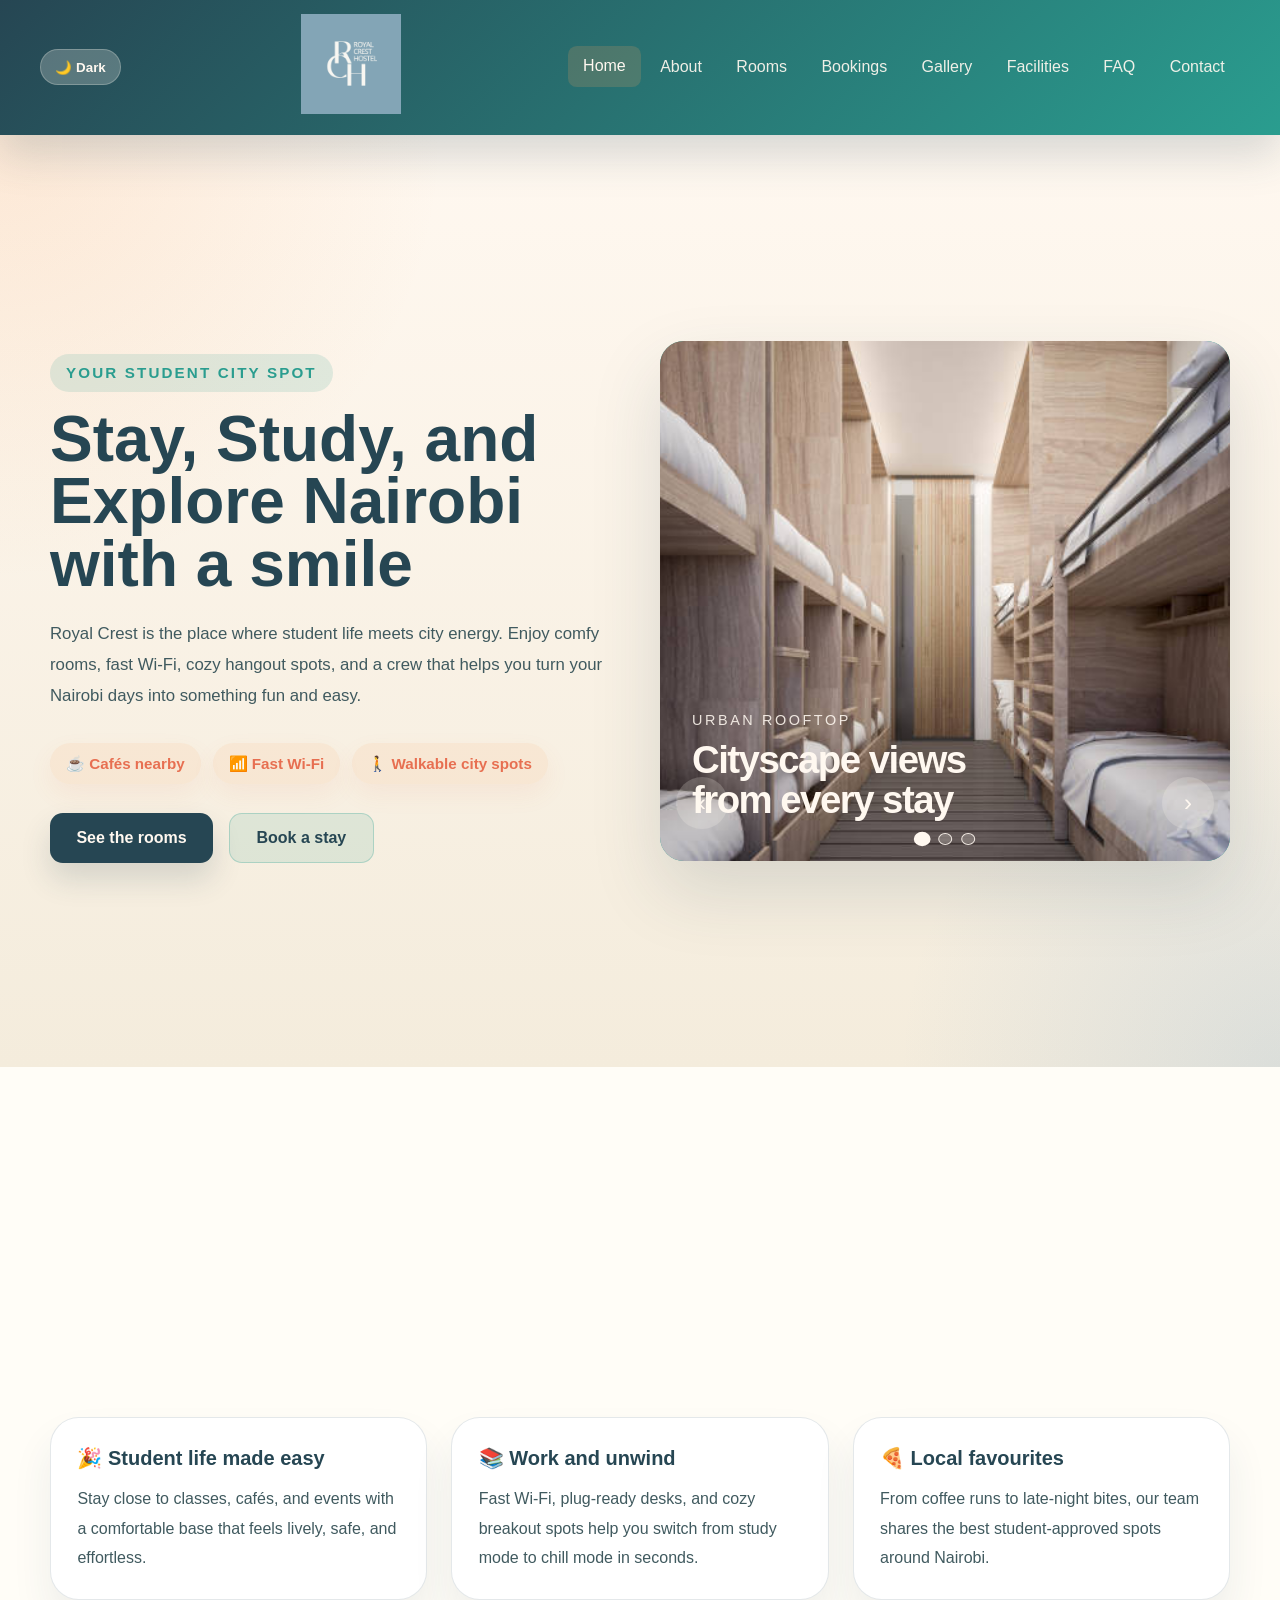
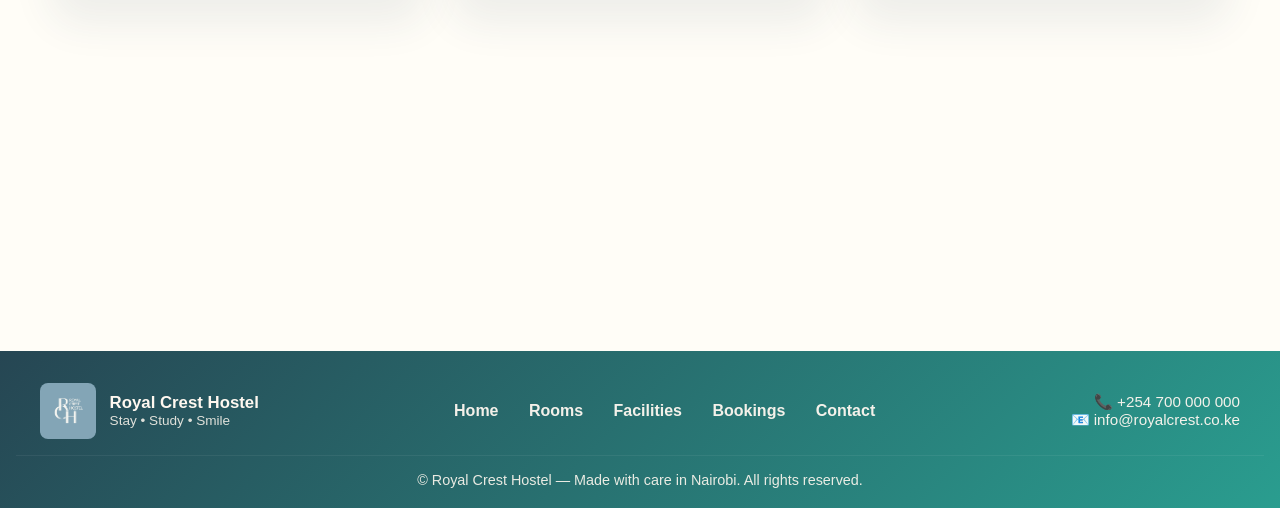
==== commit b6f84bed: "fully implemented light dark mode feature  commit" ====
--- a/index.html
+++ b/index.html
@@ -28,7 +28,7 @@
           <a class="nav-link" href="bookings.html">Bookings</a>
         </li>
         <li class="nav-item">
-          <a class="nav-link" href="#gallery">Gallery</a>
+          <a class="nav-link" href="gallery.html">Gallery</a>
         </li>
         <li class="nav-item">
           <a class="nav-link" href="facilities.html">Facilities</a>
@@ -57,7 +57,7 @@
       </div>
       <div class="hero-actions">
         <a class="hero-btn primary" href="rooms.html">See the rooms</a>
-        <a class="hero-btn secondary" href="#contact">Book a stay</a>
+        <a class="hero-btn secondary" href="bookings.html">Book a stay</a>
       </div>
     </div>
 
@@ -203,5 +203,33 @@
   <div class="footer-bottom">© Royal Crest Hostel — Made with care in Nairobi. All rights reserved.</div>
 </footer>
 
+<script>
+  const toggleTheme = () => {
+    const body = document.body;
+    const isDark = body.classList.toggle('dark');
+    localStorage.setItem('theme', isDark ? 'dark' : 'light');
+    const button = document.querySelector('.theme-toggle');
+    if (button) {
+      button.textContent = isDark ? '☀️ Light' : '🌙 Dark';
+    }
+  };
+
+  const savedTheme = localStorage.getItem('theme');
+  if (savedTheme === 'dark') {
+    document.body.classList.add('dark');
+  }
+
+  const container = document.querySelector('.container-fluid');
+  if (container && !document.querySelector('.theme-toggle')) {
+    const button = document.createElement('button');
+    button.type = 'button';
+    button.className = 'theme-toggle';
+    button.textContent = document.body.classList.contains('dark') ? '☀️ Light' : '🌙 Dark';
+    button.setAttribute('aria-label', 'Toggle color theme');
+    button.addEventListener('click', toggleTheme);
+    container.insertBefore(button, container.firstChild);
+  }
+</script>
+
 </body>
 </html>
--- a/styles.css
+++ b/styles.css
@@ -1,13 +1,174 @@
-﻿body {
+﻿:root {
+  --bg: #FFF8F0;
+  --surface: #ffffff;
+  --surface-alt: #f4ecdc;
+  --text: #264653;
+  --muted: #405a5f;
+  --accent: #2A9D8F;
+  --accent-strong: #E76F51;
+  --navbar-bg: linear-gradient(135deg, #264653 0%, #2A9D8F 100%);
+  --navbar-text: #FFF8F0;
+  --shadow: rgba(38, 70, 83, 0.08);
+  --border: rgba(38, 70, 83, 0.12);
+}
+
+body.dark {
+  --bg: #111827;
+  --surface: #1f2937;
+  --surface-alt: #243447;
+  --text: #f8fafc;
+  --muted: #d1d5db;
+  --accent: #34d399;
+  --accent-strong: #f4a261;
+  --navbar-bg: linear-gradient(135deg, #0f172a 0%, #1d4ed8 100%);
+  --navbar-text: #f8fafc;
+  --shadow: rgba(15, 23, 42, 0.35);
+  --border: rgba(148, 163, 184, 0.2);
+}
+
+body {
   margin: 0;
   font-family: "Segoe UI", Tahoma, Geneva, Verdana, sans-serif;
-  background-color: #FFF8F0;
+  background-color: var(--bg);
+  color: var(--text);
+  transition: background-color 0.25s ease, color 0.25s ease;
+}
+
+.gallery-page {
+  max-width: 1180px;
+  margin: 0 auto;
+  padding: 1.5rem 1rem 3rem;
+}
+
+.gallery-grid {
+  display: grid;
+  grid-template-columns: repeat(3, minmax(0, 1fr));
+  gap: 1.15rem;
+}
+
+.gallery-card {
+  background: var(--surface);
+  border: none;
+  border-radius: 1rem;
+  overflow: hidden;
+  box-shadow: 0 12px 28px var(--shadow);
+  text-align: left;
+  cursor: pointer;
+  padding: 0;
+  transition: transform 0.2s ease, box-shadow 0.2s ease;
+}
+
+.gallery-card:hover {
+  transform: translateY(-4px);
+  box-shadow: 0 18px 36px var(--shadow);
+}
+
+.gallery-card img {
+  width: 100%;
+  height: 240px;
+  object-fit: cover;
+  display: block;
+}
+
+.gallery-caption {
+  padding: 1rem 1rem 1.2rem;
+}
+
+.gallery-caption h3 {
+  margin: 0 0 0.35rem;
+  color: var(--text);
+}
+
+.gallery-caption p {
+  margin: 0;
+  color: var(--muted);
+  line-height: 1.6;
+}
+
+.lightbox {
+  position: fixed;
+  inset: 0;
+  background: rgba(8, 15, 20, 0.88);
+  display: none;
+  align-items: center;
+  justify-content: center;
+  padding: 1.25rem;
+  z-index: 2000;
+}
+
+.lightbox.active {
+  display: flex;
+}
+
+.lightbox-dialog {
+  position: relative;
+  max-width: 860px;
+  width: 100%;
+  background: #fff;
+  border-radius: 1rem;
+  overflow: hidden;
+  box-shadow: 0 18px 45px rgba(0, 0, 0, 0.25);
+}
+
+.lightbox-image {
+  width: 100%;
+  max-height: 78vh;
+  object-fit: cover;
+  display: block;
+}
+
+.lightbox-caption {
+  padding: 1rem 1.2rem 1.2rem;
   color: #264653;
+  line-height: 1.6;
+}
+
+.lightbox-close {
+  position: absolute;
+  top: 0.7rem;
+  right: 0.7rem;
+  border: none;
+  border-radius: 999px;
+  width: 2.3rem;
+  height: 2.3rem;
+  font-size: 1.35rem;
+  cursor: pointer;
+  background: rgba(255, 255, 255, 0.92);
+  color: #264653;
+}
+
+@media (max-width: 900px) {
+  .gallery-grid {
+    grid-template-columns: repeat(2, minmax(0, 1fr));
+  }
+}
+
+@media (max-width: 680px) {
+  .gallery-grid {
+    grid-template-columns: 1fr;
+  }
+}
+
+.theme-toggle {
+  border: 1px solid rgba(255, 248, 240, 0.24);
+  background: rgba(255, 248, 240, 0.24);
+  color: var(--navbar-text);
+  padding: 0.6rem 0.9rem;
+  border-radius: 999px;
+  cursor: pointer;
+  font-weight: 700;
+  margin-right: 0.8rem;
+  transition: transform 0.18s ease, background-color 0.2s ease;
+}
+
+.theme-toggle:hover {
+  transform: translateY(-1px);
+  background: rgba(255, 248, 240, 0.34);
 }
 
 .navbar {
-  background: linear-gradient(135deg, #264653 0%, #2A9D8F 100%);
-  color: #FFF8F0;
+  background: var(--navbar-bg);
+  color: var(--navbar-text);
   padding: 0.9rem 1.2rem;
   position: sticky;
   top: 0;
@@ -24,11 +185,17 @@
   margin: 0 auto;
 }
 
+.navbar-actions {
+  display: flex;
+  align-items: center;
+  gap: 0.7rem;
+}
+
 .navbar-brand {
   font-size: 1.45rem;
   font-weight: 800;
   letter-spacing: 0.04em;
-  color: #FFF8F0;
+  color: var(--navbar-text);
   text-decoration: none;
 }
 
@@ -165,17 +332,17 @@
 }
 
 .fun-card {
-  background: #ffffff;
+  background: var(--surface);
   border-radius: 1.8rem;
   padding: 1.65rem;
-  border: 1px solid rgba(244, 162, 97, 0.16);
-  box-shadow: 0 24px 40px rgba(38, 70, 83, 0.08);
+  border: 1px solid var(--border);
+  box-shadow: 0 24px 40px var(--shadow);
   transition: transform 0.25s ease, box-shadow 0.25s ease;
 }
 
 .fun-card:hover {
   transform: translateY(-6px);
-  box-shadow: 0 30px 50px rgba(38, 70, 83, 0.12);
+  box-shadow: 0 30px 50px var(--shadow);
 }
 
 .fun-card h3 {
@@ -186,7 +353,7 @@
 
 .fun-card p {
   margin: 0;
-  color: #405a5f;
+  color: var(--muted);
   line-height: 1.85;
 }
 
@@ -455,6 +622,14 @@
   box-shadow: 0 28px 60px rgba(38, 70, 83, 0.12);
 }
 
+/* Improved contact form visuals */
+.contact-card {
+  max-width: 760px;
+  margin: 0 auto;
+  padding: 2.25rem;
+  border: 1px solid rgba(38,70,83,0.05);
+}
+
 .contact-card h2,
 .contact-info-panel h3 {
   margin-top: 0;
@@ -478,6 +653,12 @@
   color: #264653;
   font-weight: 600;
   font-size: 0.98rem;
+}
+
+.contact-form label .field-note {
+  font-weight: 400;
+  font-size: 0.85rem;
+  color: #6b7a7a;
 }
 
 .contact-form input,
@@ -501,6 +682,18 @@
   box-shadow: 0 0 0 4px rgba(42, 157, 143, 0.14);
 }
 
+.contact-form input,
+.contact-form textarea,
+.contact-form select {
+  transition: border-color 0.18s ease, box-shadow 0.18s ease, transform 0.12s ease;
+}
+
+.contact-form input:hover,
+.contact-form textarea:hover,
+.contact-form select:hover {
+  transform: translateY(-2px);
+}
+
 .contact-form textarea {
   min-height: 190px;
   resize: vertical;
@@ -510,6 +703,10 @@
   display: grid;
   grid-template-columns: repeat(2, minmax(0, 1fr));
   gap: 1rem;
+}
+
+.form-row .full {
+  grid-column: 1 / -1;
 }
 
 .contact-checklist {
@@ -525,6 +722,17 @@
   display: inline-flex;
   gap: 0.75rem;
   font-weight: 500;
+}
+
+.contact-card .hero-btn.primary {
+  width: 100%;
+  padding: 0.95rem 1rem;
+  font-size: 1rem;
+  border-radius: 0.9rem;
+}
+
+.contact-card .hero-btn.secondary {
+  width: 100%;
 }
 
 .contact-checklist input {
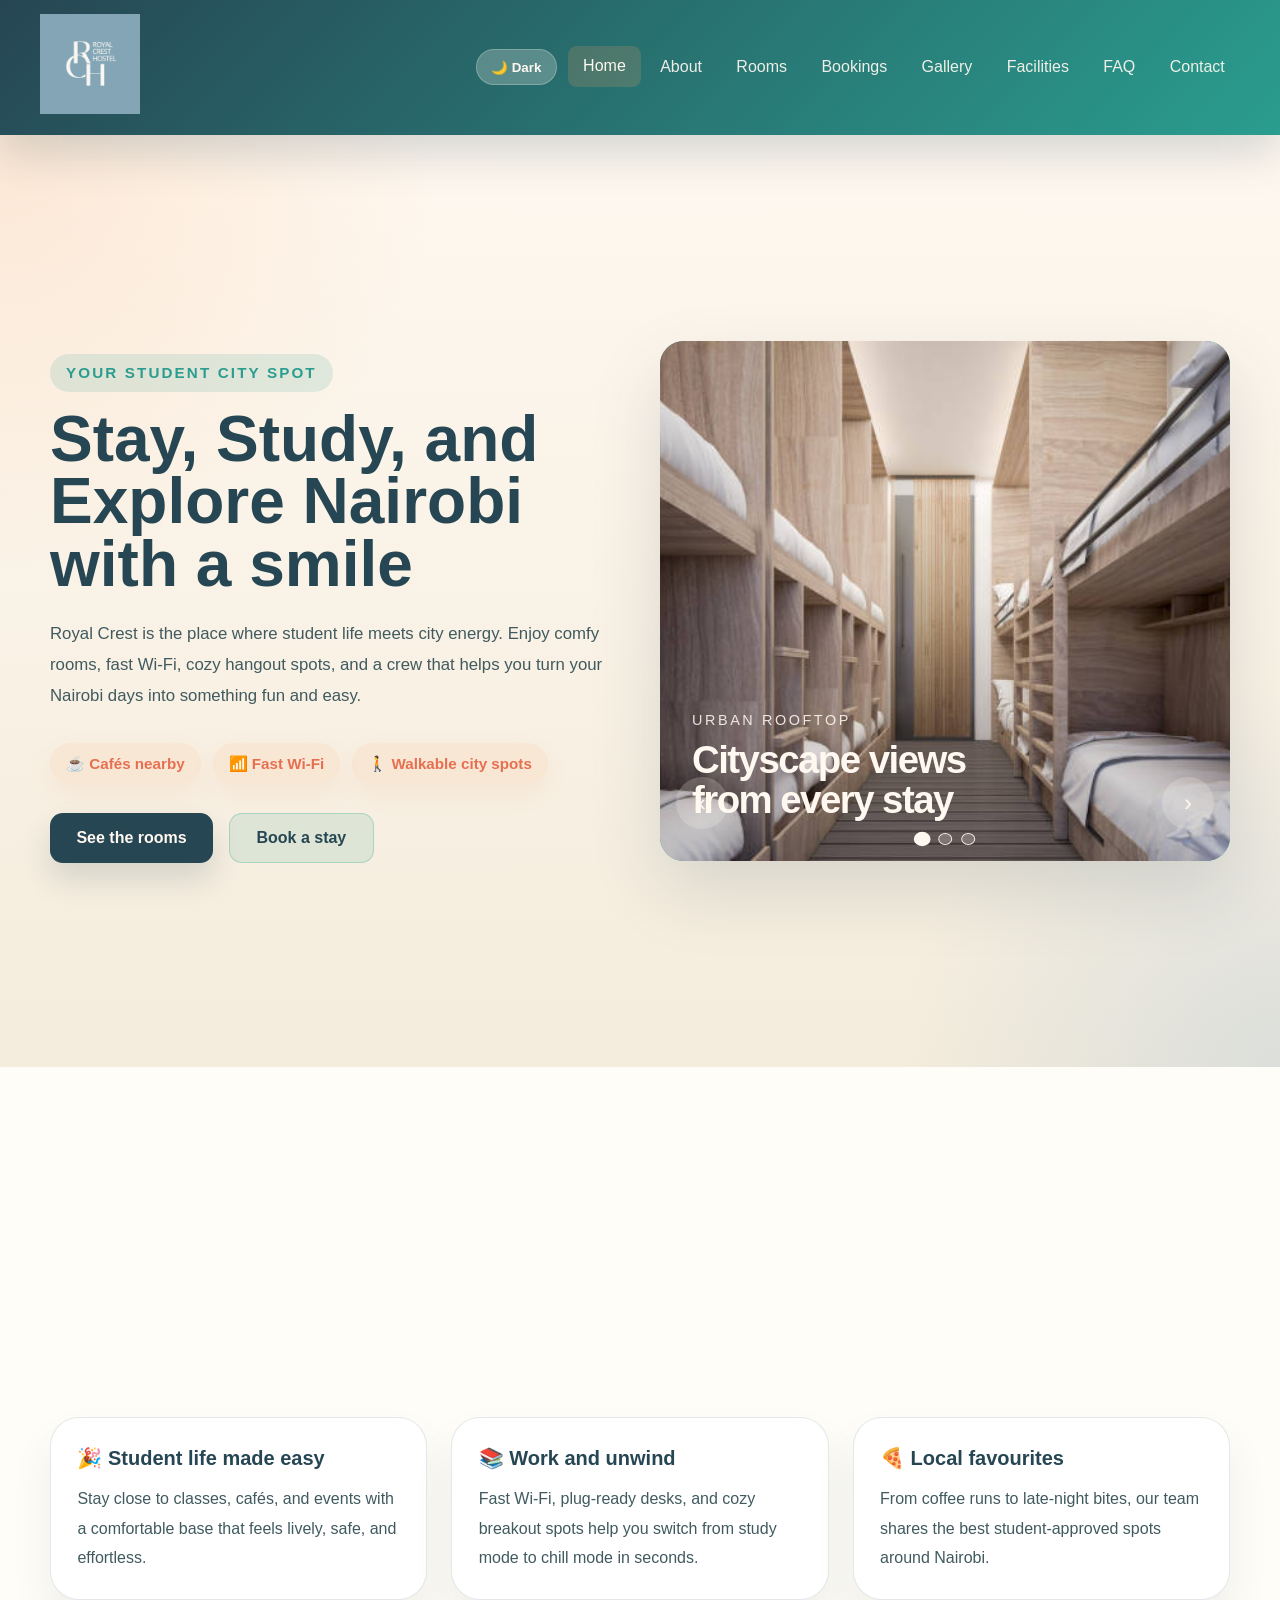
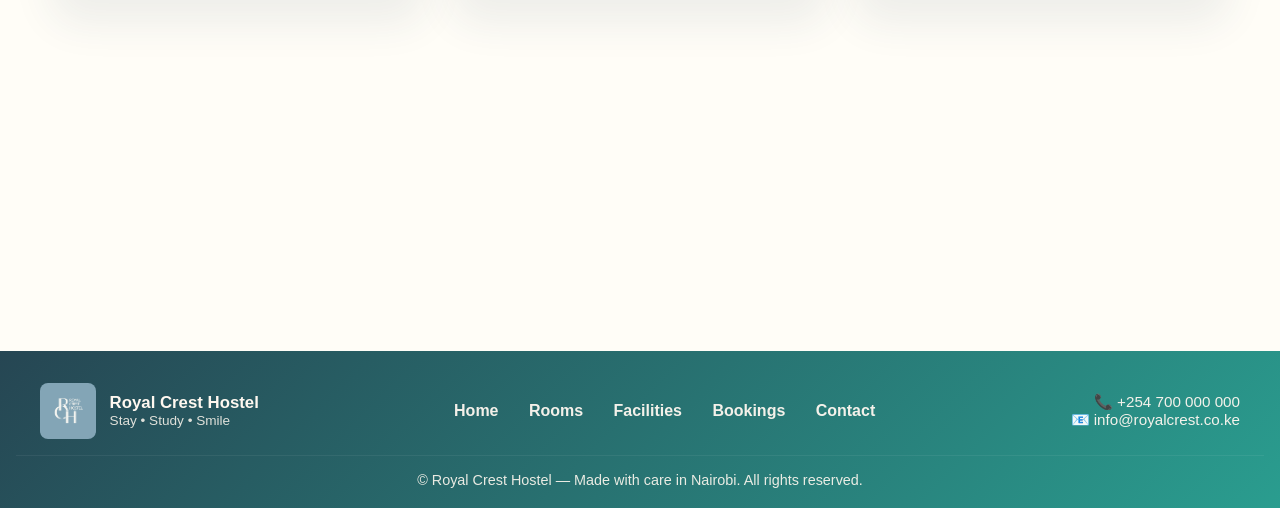
==== commit 68dd8672: "fully implemented light dark mode feature  commit" ====
--- a/index.html
+++ b/index.html
@@ -220,6 +220,7 @@
   }
 
   const container = document.querySelector('.container-fluid');
+  const navbarCollapse = document.querySelector('.navbar-collapse');
   if (container && !document.querySelector('.theme-toggle')) {
     const button = document.createElement('button');
     button.type = 'button';
@@ -227,7 +228,11 @@
     button.textContent = document.body.classList.contains('dark') ? '☀️ Light' : '🌙 Dark';
     button.setAttribute('aria-label', 'Toggle color theme');
     button.addEventListener('click', toggleTheme);
-    container.insertBefore(button, container.firstChild);
+    if (navbarCollapse) {
+      container.insertBefore(button, navbarCollapse);
+    } else {
+      container.appendChild(button);
+    }
   }
 </script>
 
--- a/styles.css
+++ b/styles.css
@@ -157,7 +157,7 @@
   border-radius: 999px;
   cursor: pointer;
   font-weight: 700;
-  margin-right: 0.8rem;
+  margin-left: auto;
   transition: transform 0.18s ease, background-color 0.2s ease;
 }
 
@@ -181,6 +181,7 @@
   align-items: center;
   justify-content: space-between;
   flex-wrap: wrap;
+  gap: 0.7rem;
   max-width: 1200px;
   margin: 0 auto;
 }
@@ -261,6 +262,10 @@
 @media (max-width: 900px) {
   .navbar .container-fluid {
     justify-content: space-between;
+  }
+
+  .theme-toggle {
+    margin-left: 0;
   }
   .navbar-toggler {
     display: inline-flex;
